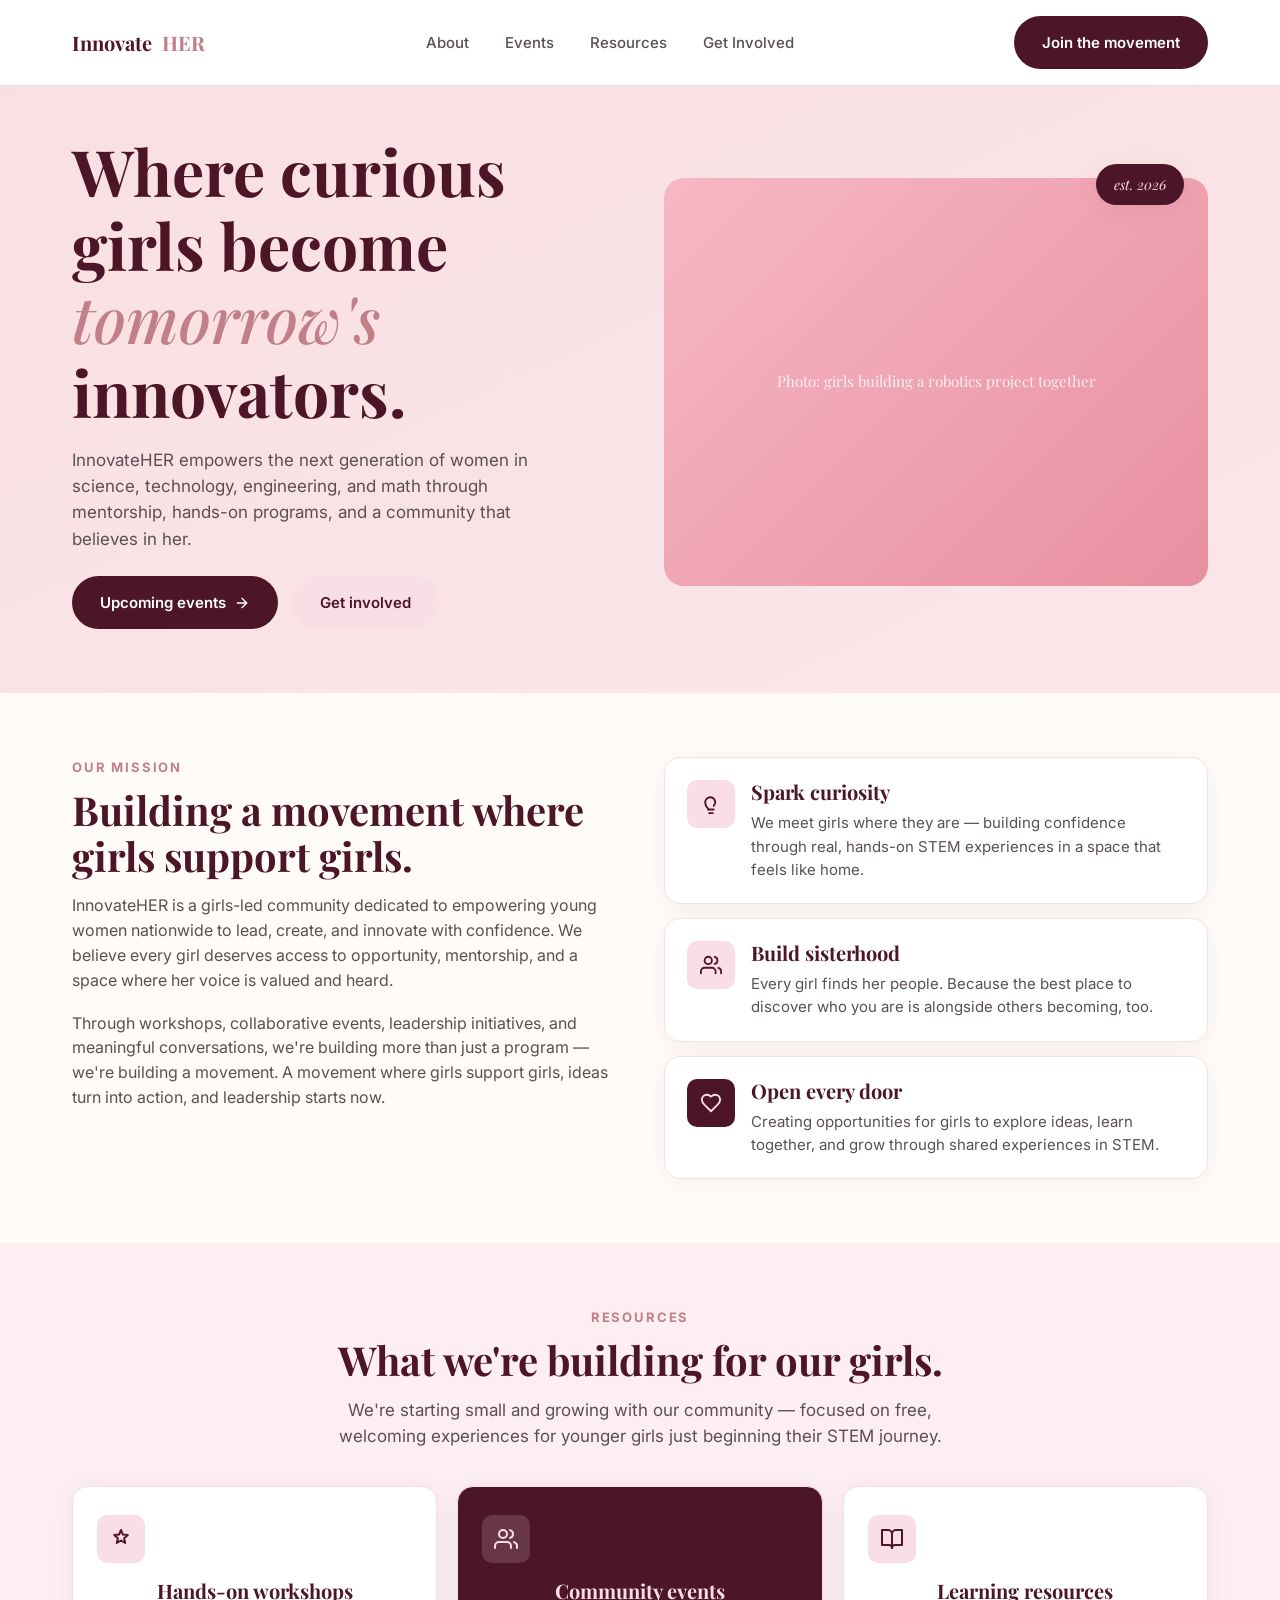
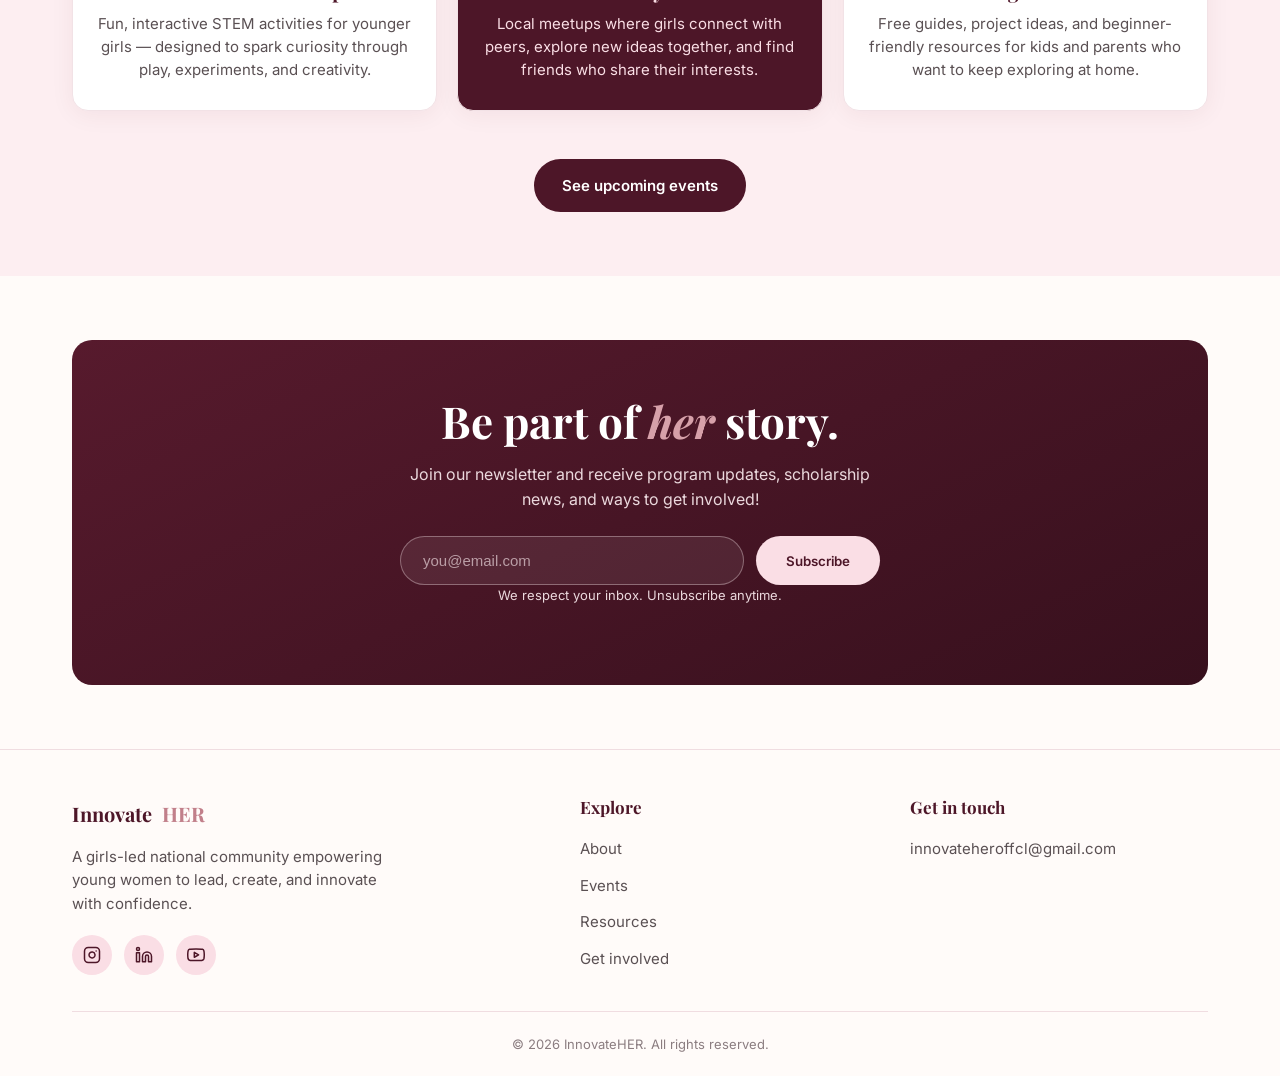
==== index.html @ 67906440 "Update index.html" ====
<!DOCTYPE html>
<html lang="en">
<head>
  <meta charset="UTF-8">
  <meta name="viewport" content="width=device-width, initial-scale=1.0">
  <title>InnovateHER — Where curious girls become tomorrow's innovators</title>
  <meta name="description" content="InnovateHER is a girls-led national community empowering young women to lead, create, and innovate with confidence in STEM.">
  <link rel="icon" type="image/png" href="assets/images/favicon.png">
  <link rel="stylesheet" href="css/style.css">
</head>
<body>

  <!-- ============ HEADER / NAV ============ -->
  <header class="site-header">
    <nav class="nav">
      <a href="index.html" class="nav-logo">
        <span class="logo-mark">
          <img src="assets/images/logo.png" alt="" onerror="this.parentElement.style.display='none'">
        </span>
        Innovate<span class="her">HER</span>
      </a>

      <ul class="nav-links">
        <li><a href="about.html">About</a></li>
        <li><a href="events.html">Events</a></li>
        <li><a href="resources.html">Resources</a></li>
        <li><a href="get-involved.html">Get Involved</a></li>
      </ul>

      <div class="nav-actions">
        <a href="get-involved.html" class="btn btn-primary">Join the movement</a>
        <button class="nav-toggle" aria-label="Toggle menu" aria-expanded="false">
          <span></span><span></span><span></span>
        </button>
      </div>
    </nav>
  </header>

  <main>
    <!-- ============ HERO ============ -->
    <section class="hero">
      <div class="container hero-inner">
        <div class="hero-copy">
          <h1>Where curious girls become <em>tomorrow's</em> innovators.</h1>
          <p>InnovateHER empowers the next generation of women in science, technology, engineering, and math through mentorship, hands-on programs, and a community that believes in her.</p>
          <div class="hero-actions">
            <a href="events.html" class="btn btn-primary">Upcoming events
              <svg width="16" height="16" viewBox="0 0 24 24" fill="none" stroke="currentColor" stroke-width="2" stroke-linecap="round" stroke-linejoin="round"><path d="M5 12h14"/><path d="m12 5 7 7-7 7"/></svg>
            </a>
            <a href="get-involved.html" class="btn btn-secondary">Get involved</a>
          </div>
        </div>
        <div class="hero-media">
          <span class="hero-badge">est. 2026</span>
          <div class="media-frame">
            <img src="assets/images/hero-girls-stem.jpg" alt="Girls collaborating on a robotics project together" onerror="this.parentElement.textContent='Photo: girls building a robotics project together'">
          </div>
        </div>
      </div>
    </section>

    <!-- ============ MISSION ============ -->
    <section class="section">
      <div class="container mission">
        <div class="mission-copy">
          <span class="section-eyebrow">Our Mission</span>
          <h2 class="section-heading">Building a movement where girls support girls.</h2>
          <p>InnovateHER is a girls-led community dedicated to empowering young women nationwide to lead, create, and innovate with confidence. We believe every girl deserves access to opportunity, mentorship, and a space where her voice is valued and heard.</p>
          <p>Through workshops, collaborative events, leadership initiatives, and meaningful conversations, we're building more than just a program — we're building a movement. A movement where girls support girls, ideas turn into action, and leadership starts now.</p>
        </div>

        <div class="mission-cards">
          <div class="mission-card">
            <span class="icon">
              <svg width="22" height="22" viewBox="0 0 24 24" fill="none" stroke="currentColor" stroke-width="2" stroke-linecap="round" stroke-linejoin="round"><path d="M15 14c.2-1 .7-1.7 1.5-2.5A5.5 5.5 0 1 0 6 12c0 1.3.5 2.4 1.5 3.5.7.7 1.3 1.5 1.5 2.5"/><path d="M9 18h6"/><path d="M10 22h4"/></svg>
            </span>
            <div>
              <h3>Spark curiosity</h3>
              <p>We meet girls where they are — building confidence through real, hands-on STEM experiences in a space that feels like home.</p>
            </div>
          </div>

          <div class="mission-card">
            <span class="icon">
              <svg width="22" height="22" viewBox="0 0 24 24" fill="none" stroke="currentColor" stroke-width="2" stroke-linecap="round" stroke-linejoin="round"><path d="M17 21v-2a4 4 0 0 0-4-4H5a4 4 0 0 0-4 4v2"/><circle cx="9" cy="7" r="4"/><path d="M23 21v-2a4 4 0 0 0-3-3.87"/><path d="M16 3.13a4 4 0 0 1 0 7.75"/></svg>
            </span>
            <div>
              <h3>Build sisterhood</h3>
              <p>Every girl finds her people. Because the best place to discover who you are is alongside others becoming, too.</p>
            </div>
          </div>

          <div class="mission-card accent">
            <span class="icon">
              <svg width="22" height="22" viewBox="0 0 24 24" fill="none" stroke="currentColor" stroke-width="2" stroke-linecap="round" stroke-linejoin="round"><path d="M19 14c1.49-1.46 3-3.21 3-5.5A5.5 5.5 0 0 0 16.5 3c-1.76 0-3 .5-4.5 2-1.5-1.5-2.74-2-4.5-2A5.5 5.5 0 0 0 2 8.5c0 2.29 1.51 4.04 3 5.5l7 7Z"/></svg>
            </span>
            <div>
              <h3>Open every door</h3>
              <p>Creating opportunities for girls to explore ideas, learn together, and grow through shared experiences in STEM.</p>
            </div>
          </div>
        </div>
      </div>
    </section>

    <!-- ============ WHAT WE'RE BUILDING ============ -->
    <section class="section bg-blush">
      <div class="container text-center">
        <span class="section-eyebrow">Resources</span>
        <h2 class="section-heading">What we're building for our girls.</h2>
        <p class="section-sub mx-auto">We're starting small and growing with our community — focused on free, welcoming experiences for younger girls just beginning their STEM journey.</p>

        <div class="feature-grid">
          <div class="feature-card">
            <span class="icon">
              <svg width="24" height="24" viewBox="0 0 24 24" fill="none" stroke="currentColor" stroke-width="2" stroke-linecap="round" stroke-linejoin="round"><path d="m12 3-1.9 4.6-4.9.4 3.7 3.2L7.8 16 12 13.5 16.2 16l-1.1-4.8 3.7-3.2-4.9-.4Z"/></svg>
            </span>
            <h3>Hands-on workshops</h3>
            <p>Fun, interactive STEM activities for younger girls — designed to spark curiosity through play, experiments, and creativity.</p>
          </div>

          <div class="feature-card center">
            <span class="icon">
              <svg width="24" height="24" viewBox="0 0 24 24" fill="none" stroke="currentColor" stroke-width="2" stroke-linecap="round" stroke-linejoin="round"><path d="M17 21v-2a4 4 0 0 0-4-4H5a4 4 0 0 0-4 4v2"/><circle cx="9" cy="7" r="4"/><path d="M23 21v-2a4 4 0 0 0-3-3.87"/><path d="M16 3.13a4 4 0 0 1 0 7.75"/></svg>
            </span>
            <h3>Community events</h3>
            <p>Local meetups where girls connect with peers, explore new ideas together, and find friends who share their interests.</p>
          </div>

          <div class="feature-card">
            <span class="icon">
              <svg width="24" height="24" viewBox="0 0 24 24" fill="none" stroke="currentColor" stroke-width="2" stroke-linecap="round" stroke-linejoin="round"><path d="M2 3h6a4 4 0 0 1 4 4v14a3 3 0 0 0-3-3H2z"/><path d="M22 3h-6a4 4 0 0 0-4 4v14a3 3 0 0 1 3-3h7z"/></svg>
            </span>
            <h3>Learning resources</h3>
            <p>Free guides, project ideas, and beginner-friendly resources for kids and parents who want to keep exploring at home.</p>
          </div>
        </div>

        <div style="margin-top: 48px;">
          <a href="events.html" class="btn btn-primary">See upcoming events</a>
        </div>
      </div>
    </section>

    <!-- ============ NEWSLETTER CTA ============ -->
    <section class="section">
      <div class="container">
        <div class="cta-band">
          <h2>Be part of <em>her</em> story.</h2>
          <p>Join our newsletter and receive program updates, scholarship news, and ways to get involved!</p>

          <form class="newsletter-form" data-demo-form action="https://formspree.io/f/mvkpbqrd">
            <label class="sr-only" for="newsletter-email">Email address</label>
            <input type="email" id="newsletter-email" name="email" placeholder="you@email.com" required>
            <button type="submit">Subscribe</button>
          </form>
          <p class="form-success">You're on the list — welcome to InnovateHER!</p>
          <p class="newsletter-note">We respect your inbox. Unsubscribe anytime.</p>
        </div>
      </div>
    </section>
  </main>

  <!-- ============ FOOTER ============ -->
  <footer class="site-footer">
    <div class="container">
      <div class="footer-top">
        <div class="footer-brand">
          <a href="index.html" class="nav-logo">
            <span class="logo-mark">
              <img src="assets/images/logo.png" alt="" onerror="this.parentElement.style.display='none'">
            </span>
            Innovate<span class="her">HER</span>
          </a>
          <p>A girls-led national community empowering young women to lead, create, and innovate with confidence.</p>
          <div class="social-links">
            <a href="#" aria-label="InnovateHER on Instagram">
              <svg width="18" height="18" viewBox="0 0 24 24" fill="none" stroke="currentColor" stroke-width="2" stroke-linecap="round" stroke-linejoin="round"><rect x="2" y="2" width="20" height="20" rx="5"/><path d="M16 11.37A4 4 0 1 1 12.63 8 4 4 0 0 1 16 11.37z"/><line x1="17.5" y1="6.5" x2="17.51" y2="6.5"/></svg>
            </a>
            <a href="#" aria-label="InnovateHER on LinkedIn">
              <svg width="18" height="18" viewBox="0 0 24 24" fill="none" stroke="currentColor" stroke-width="2" stroke-linecap="round" stroke-linejoin="round"><path d="M16 8a6 6 0 0 1 6 6v7h-4v-7a2 2 0 0 0-2-2 2 2 0 0 0-2 2v7h-4v-7a6 6 0 0 1 6-6z"/><rect x="2" y="9" width="4" height="12"/><circle cx="4" cy="4" r="2"/></svg>
            </a>
            <a href="#" aria-label="InnovateHER on YouTube">
              <svg width="18" height="18" viewBox="0 0 24 24" fill="none" stroke="currentColor" stroke-width="2" stroke-linecap="round" stroke-linejoin="round"><path d="M22.54 6.42a2.78 2.78 0 0 0-1.94-2C18.88 4 12 4 12 4s-6.88 0-8.6.46a2.78 2.78 0 0 0-1.94 2A29 29 0 0 0 1 11.75a29 29 0 0 0 .46 5.33A2.78 2.78 0 0 0 3.4 19c1.72.46 8.6.46 8.6.46s6.88 0 8.6-.46a2.78 2.78 0 0 0 1.94-2 29 29 0 0 0 .46-5.25 29 29 0 0 0-.46-5.33z"/><polygon points="9.75 15.02 15.5 11.75 9.75 8.48 9.75 15.02"/></svg>
            </a>
          </div>
        </div>

        <div class="footer-col">
          <h4>Explore</h4>
          <ul>
            <li><a href="about.html">About</a></li>
            <li><a href="events.html">Events</a></li>
            <li><a href="resources.html">Resources</a></li>
            <li><a href="get-involved.html">Get involved</a></li>
          </ul>
        </div>

        <div class="footer-col">
          <h4>Get in touch</h4>
          <ul>
            <li><a href="mailto:innovateheroffcl@gmail.com">innovateheroffcl@gmail.com</a></li>
          </ul>
        </div>
      </div>

      <div class="footer-bottom">
        &copy; 2026 InnovateHER. All rights reserved.
      </div>
    </div>
  </footer>

  <script src="js/main.js"></script>
</body>
</html>
---- css/style.css ----
/* =========================================================
   InnovateHER — Main Stylesheet
   Brand: wine maroon + blush pink, editorial serif + clean sans
   ========================================================= */

/* ---------- Fonts ---------- */
@import url('https://fonts.googleapis.com/css2?family=Playfair+Display:ital,wght@0,500;0,600;0,700;1,500;1,600&family=Inter:wght@400;500;600;700&display=swap');

/* ---------- Design tokens ---------- */
:root {
  /* Brand colors */
  --maroon: #4d1628;
  --maroon-dark: #37101d;
  --maroon-deep: #571a2d;
  --pink-accent: #d6a0a9;
  --pink-accent-dark: #c17f8a;

  /* Backgrounds */
  --blush: #fadee5;
  --blush-soft: #fdeef1;
  --hero-pink-1: #f8dfe2;
  --hero-pink-2: #fbe6e9;
  --page-bg: #fffbf9;
  --white: #ffffff;

  /* Text */
  --text-heading: #4d1628;
  --text-body: #5a5053;
  --text-muted: #8b7d80;
  --text-on-dark: #fdeef1;

  /* Borders */
  --border-soft: #f0dde1;
  --border-card: #f2e2e6;

  /* Type */
  --font-display: 'Playfair Display', Georgia, 'Times New Roman', serif;
  --font-body: 'Inter', -apple-system, BlinkMacSystemFont, 'Segoe UI', sans-serif;

  /* Radii + shadow */
  --radius-sm: 10px;
  --radius-md: 16px;
  --radius-lg: 20px;
  --radius-pill: 999px;
  --shadow-card: 0 4px 24px rgba(77, 22, 40, 0.06);
  --shadow-card-hover: 0 10px 32px rgba(77, 22, 40, 0.12);

  --container-width: 1200px;
}

/* ---------- Reset ---------- */
* {
  box-sizing: border-box;
  margin: 0;
  padding: 0;
}

html {
  scroll-behavior: smooth;
}

body {
  font-family: var(--font-body);
  color: var(--text-body);
  background: var(--page-bg);
  line-height: 1.55;
  -webkit-font-smoothing: antialiased;
}

img {
  max-width: 100%;
  display: block;
}

a {
  color: inherit;
  text-decoration: none;
}

ul {
  list-style: none;
}

button {
  font-family: inherit;
  cursor: pointer;
}

h1, h2, h3, h4 {
  font-family: var(--font-display);
  color: var(--text-heading);
  font-weight: 700;
  line-height: 1.15;
}

.container {
  max-width: var(--container-width);
  margin: 0 auto;
  padding: 0 32px;
}

/* Visible keyboard focus */
a:focus-visible,
button:focus-visible,
input:focus-visible,
select:focus-visible,
textarea:focus-visible {
  outline: 2px solid var(--maroon);
  outline-offset: 3px;
}

@media (prefers-reduced-motion: reduce) {
  * {
    animation-duration: 0.001ms !important;
    animation-iteration-count: 1 !important;
    transition-duration: 0.001ms !important;
    scroll-behavior: auto !important;
  }
}

/* ---------- Buttons ---------- */
.btn {
  display: inline-flex;
  align-items: center;
  justify-content: center;
  gap: 8px;
  padding: 15px 28px;
  border-radius: var(--radius-pill);
  font-weight: 600;
  font-size: 15px;
  border: none;
  transition: transform 0.15s ease, background-color 0.15s ease, box-shadow 0.15s ease;
  white-space: nowrap;
}

.btn-primary {
  background: var(--maroon);
  color: var(--white);
}

.btn-primary:hover {
  background: var(--maroon-dark);
  transform: translateY(-1px);
}

.btn-secondary {
  background: var(--blush);
  color: var(--maroon);
}

.btn-secondary:hover {
  background: var(--pink-accent);
  color: var(--white);
  transform: translateY(-1px);
}

.btn-outline {
  background: transparent;
  color: var(--maroon);
  border: 1.5px solid var(--maroon);
}

.btn-outline:hover {
  background: var(--maroon);
  color: var(--white);
}

.btn-block {
  width: 100%;
}

/* ---------- Navigation ---------- */
.site-header {
  position: sticky;
  top: 0;
  z-index: 100;
  background: rgba(255, 255, 255, 0.92);
  backdrop-filter: blur(10px);
  border-bottom: 1px solid var(--border-soft);
}

.nav {
  display: flex;
  align-items: center;
  justify-content: space-between;
  padding: 16px 32px;
  max-width: var(--container-width);
  margin: 0 auto;
}

.nav-logo {
  display: flex;
  align-items: center;
  gap: 10px;
  font-family: var(--font-display);
  font-weight: 700;
  font-size: 20px;
  color: var(--maroon);
}

.nav-logo .logo-mark {
  width: 40px;
  height: 40px;
  border-radius: 10px;
  background: var(--blush);
  display: flex;
  align-items: center;
  justify-content: center;
  overflow: hidden;
}

.nav-logo .logo-mark img {
  width: 100%;
  height: 100%;
  object-fit: cover;
}

.nav-logo .her {
  color: var(--pink-accent-dark);
}

.nav-links {
  display: flex;
  align-items: center;
  gap: 36px;
  list-style: none;
}

.nav-links a {
  font-size: 15px;
  font-weight: 500;
  color: var(--text-body);
  transition: color 0.15s ease;
  position: relative;
}

.nav-links a:hover,
.nav-links a[aria-current="page"] {
  color: var(--maroon);
}

.nav-links a[aria-current="page"]::after {
  content: '';
  position: absolute;
  left: 0;
  right: 0;
  bottom: -6px;
  height: 2px;
  background: var(--pink-accent);
  border-radius: 2px;
}

.nav-actions {
  display: flex;
  align-items: center;
  gap: 16px;
}

.nav-toggle {
  display: none;
  background: none;
  border: none;
  width: 32px;
  height: 32px;
  flex-direction: column;
  justify-content: center;
  align-items: center;
  gap: 5px;
}

.nav-toggle span {
  display: block;
  width: 22px;
  height: 2px;
  background: var(--maroon);
  border-radius: 2px;
  transition: transform 0.2s ease, opacity 0.2s ease;
}

.nav-toggle.open span:nth-child(1) { transform: translateY(7px) rotate(45deg); }
.nav-toggle.open span:nth-child(2) { opacity: 0; }
.nav-toggle.open span:nth-child(3) { transform: translateY(-7px) rotate(-45deg); }

/* ---------- Page hero (interior pages) ---------- */
.page-hero {
  background: linear-gradient(155deg, var(--hero-pink-1), var(--hero-pink-2));
  padding: 48px 0 40px;
}

.page-hero .eyebrow {
  color: var(--pink-accent-dark);
  font-weight: 700;
  font-size: 13px;
  letter-spacing: 0.14em;
  text-transform: uppercase;
  margin-bottom: 10px;
  display: block;
}

.page-hero h1 {
  font-size: clamp(36px, 5vw, 56px);
  max-width: 800px;
  margin-bottom: 14px;
}

.page-hero h1 em {
  color: var(--pink-accent-dark);
  font-style: italic;
}

.page-hero p {
  font-size: 17px;
  max-width: 620px;
  color: var(--text-body);
  margin-bottom: 18px;
}

.breadcrumbs {
  font-size: 14px;
  color: var(--text-muted);
  display: flex;
  align-items: center;
  gap: 8px;
}

.breadcrumbs a {
  color: var(--text-muted);
  transition: color 0.15s ease;
}

.breadcrumbs a:hover {
  color: var(--maroon);
}

.breadcrumbs .current {
  color: var(--maroon);
  font-weight: 600;
}

/* ---------- Hero (home) ---------- */
.hero {
  background: linear-gradient(155deg, var(--hero-pink-1), var(--hero-pink-2));
  padding: 48px 0 64px;
  overflow: hidden;
}

.hero-inner {
  display: grid;
  grid-template-columns: 1fr 1fr;
  gap: 48px;
  align-items: center;
}

.hero h1 {
  font-size: clamp(40px, 5.4vw, 64px);
  margin-bottom: 18px;
}

.hero h1 em {
  color: var(--pink-accent-dark);
  font-style: italic;
  font-weight: 500;
}

.hero p {
  font-size: 17px;
  color: var(--text-body);
  max-width: 480px;
  margin-bottom: 24px;
}

.hero-actions {
  display: flex;
  gap: 14px;
  flex-wrap: wrap;
}

.hero-media {
  position: relative;
}

.hero-media .media-frame {
  border-radius: var(--radius-lg);
  overflow: hidden;
  aspect-ratio: 4 / 3;
  background: linear-gradient(135deg, #f6b8c4, #e88fa0);
  display: flex;
  align-items: center;
  justify-content: center;
  color: rgba(255,255,255,0.85);
  font-family: var(--font-display);
  font-size: 15px;
  text-align: center;
  padding: 24px;
}

.hero-media img {
  width: 100%;
  height: 100%;
  object-fit: cover;
}

.hero-badge {
  position: absolute;
  top: -14px;
  right: 24px;
  background: var(--maroon);
  color: var(--blush);
  font-family: var(--font-display);
  font-style: italic;
  font-size: 14px;
  padding: 10px 18px;
  border-radius: var(--radius-pill);
  box-shadow: var(--shadow-card);
}

/* ---------- Section spacing ---------- */
.section {
  padding: 64px 0;
}

.section-tight {
  padding: 40px 0;
}

.section-eyebrow {
  color: var(--pink-accent-dark);
  font-weight: 700;
  font-size: 13px;
  letter-spacing: 0.14em;
  text-transform: uppercase;
  margin-bottom: 10px;
  display: block;
}

.section-heading {
  font-size: clamp(30px, 3.6vw, 40px);
  margin-bottom: 14px;
}

.section-sub {
  font-size: 17px;
  color: var(--text-body);
  max-width: 640px;
}

.text-center {
  text-align: center;
}

.sr-only {
  position: absolute;
  width: 1px;
  height: 1px;
  padding: 0;
  margin: -1px;
  overflow: hidden;
  clip: rect(0, 0, 0, 0);
  white-space: nowrap;
  border: 0;
}

.mx-auto {
  margin-left: auto;
  margin-right: auto;
}

/* ---------- Mission section (home) ---------- */
.mission {
  display: grid;
  grid-template-columns: 1fr 1fr;
  gap: 48px;
  align-items: start;
}

.mission-copy p {
  margin-bottom: 18px;
  font-size: 16px;
}

.mission-cards {
  display: flex;
  flex-direction: column;
  gap: 14px;
}

.mission-card {
  background: var(--white);
  border: 1px solid var(--border-card);
  border-radius: var(--radius-md);
  padding: 22px;
  display: flex;
  gap: 16px;
  align-items: flex-start;
  box-shadow: var(--shadow-card);
  transition: box-shadow 0.2s ease;
}

.mission-card:hover {
  box-shadow: var(--shadow-card-hover);
}

.mission-card .icon {
  width: 48px;
  height: 48px;
  border-radius: var(--radius-sm);
  background: var(--blush);
  color: var(--maroon);
  display: flex;
  align-items: center;
  justify-content: center;
  flex-shrink: 0;
}

.mission-card.accent .icon {
  background: var(--maroon);
  color: var(--blush);
}

.mission-card h3 {
  font-size: 20px;
  margin-bottom: 8px;
}

.mission-card p {
  font-size: 15px;
  color: var(--text-body);
}

/* ---------- Feature / building cards (3-up) ---------- */
.feature-grid {
  display: grid;
  grid-template-columns: repeat(3, 1fr);
  gap: 20px;
  margin-top: 36px;
}

.feature-card {
  background: var(--white);
  border: 1px solid var(--border-card);
  border-radius: var(--radius-md);
  padding: 28px 24px;
  box-shadow: var(--shadow-card);
  transition: box-shadow 0.2s ease;
}

.feature-card:hover {
  box-shadow: var(--shadow-card-hover);
}

.feature-card.center {
  background: var(--maroon);
  color: var(--blush);
}

.feature-card.center h3,
.feature-card.center p {
  color: var(--blush);
}

.feature-card .icon {
  width: 48px;
  height: 48px;
  border-radius: var(--radius-sm);
  background: var(--blush);
  color: var(--maroon);
  display: flex;
  align-items: center;
  justify-content: center;
  margin-bottom: 16px;
}

.feature-card.center .icon {
  background: rgba(253, 238, 241, 0.15);
  color: var(--blush);
}

.feature-card h3 {
  font-size: 20px;
  margin-bottom: 10px;
}

.feature-card p {
  font-size: 15px;
}

/* ---------- Newsletter / CTA band ---------- */
.cta-band {
  background: linear-gradient(155deg, var(--maroon-deep), var(--maroon-dark));
  border-radius: var(--radius-lg);
  padding: 56px 40px;
  text-align: center;
  color: var(--blush-soft);
}

.cta-band h2 {
  color: var(--white);
  font-size: clamp(30px, 4vw, 44px);
  margin-bottom: 16px;
}

.cta-band h2 em {
  color: var(--pink-accent);
  font-style: italic;
}

.cta-band p {
  max-width: 480px;
  margin: 0 auto 24px;
  color: var(--blush-soft);
  opacity: 0.9;
}

.newsletter-form {
  display: flex;
  gap: 12px;
  max-width: 480px;
  margin: 0 auto;
  flex-wrap: wrap;
  justify-content: center;
}

.newsletter-form input[type="email"] {
  flex: 1;
  min-width: 220px;
  padding: 15px 22px;
  border-radius: var(--radius-pill);
  border: 1px solid rgba(253, 238, 241, 0.35);
  background: rgba(253, 238, 241, 0.08);
  color: var(--white);
  font-size: 15px;
}

.newsletter-form input[type="email"]::placeholder {
  color: rgba(253, 238, 241, 0.6);
}

.newsletter-form button {
  padding: 15px 30px;
  border-radius: var(--radius-pill);
  border: none;
  background: var(--blush);
  color: var(--maroon);
  font-weight: 600;
  transition: background 0.15s ease, transform 0.15s ease;
}

.newsletter-form button:hover {
  background: var(--white);
  transform: translateY(-1px);
}

.newsletter-note {
  font-size: 13px;
  margin-top: 14px;
  opacity: 0.7;
}

.form-success {
  display: none;
  color: var(--blush);
  font-weight: 600;
  margin-top: 16px;
}

.form-success.show {
  display: block;
}

/* ---------- Footer ---------- */
.site-footer {
  border-top: 1px solid var(--border-soft);
  padding: 48px 0 0;
}

.footer-top {
  display: grid;
  grid-template-columns: 1.6fr 1fr 1fr;
  gap: 32px;
  padding-bottom: 36px;
}

.footer-brand .nav-logo {
  margin-bottom: 16px;
}

.footer-brand p {
  max-width: 320px;
  font-size: 15px;
  margin-bottom: 20px;
}

.social-links {
  display: flex;
  gap: 12px;
}

.social-links a {
  width: 40px;
  height: 40px;
  border-radius: 50%;
  background: var(--blush);
  color: var(--maroon);
  display: flex;
  align-items: center;
  justify-content: center;
  transition: background 0.15s ease, color 0.15s ease;
}

.social-links a:hover {
  background: var(--maroon);
  color: var(--blush);
}

.footer-col h4 {
  font-family: var(--font-display);
  font-size: 17px;
  margin-bottom: 18px;
}

.footer-col ul {
  display: flex;
  flex-direction: column;
  gap: 12px;
}

.footer-col a {
  font-size: 15px;
  color: var(--text-body);
  transition: color 0.15s ease;
}

.footer-col a:hover {
  color: var(--maroon);
}

.footer-bottom {
  border-top: 1px solid var(--border-soft);
  padding: 22px 0;
  font-size: 13px;
  color: var(--text-muted);
  text-align: center;
}

/* ---------- About: story block ---------- */
.story-block {
  display: grid;
  grid-template-columns: 0.9fr 1.1fr;
  gap: 40px;
  align-items: center;
}

.story-media {
  border-radius: var(--radius-lg);
  overflow: hidden;
  background: var(--blush);
  display: flex;
  align-items: center;
  justify-content: center;
  aspect-ratio: 1 / 1;
}

.story-media .wordmark {
  font-family: var(--font-display);
  font-size: clamp(28px, 3.4vw, 40px);
  text-align: center;
  color: var(--maroon);
}

.story-media .wordmark .her {
  color: var(--pink-accent);
  font-weight: 700;
  -webkit-text-stroke: 0;
}

.story-media .wordmark .tagline {
  display: block;
  font-family: var(--font-body);
  font-size: 13px;
  letter-spacing: 0.3em;
  margin-top: 10px;
  color: var(--maroon);
}

.story-copy p {
  margin-bottom: 18px;
  font-size: 16px;
}

/* ---------- Leadership grid ---------- */
.leadership-grid {
  display: grid;
  grid-template-columns: repeat(3, 1fr);
  gap: 20px;
  margin-top: 36px;
}

.leader-card {
  background: var(--white);
  border: 1px solid var(--border-card);
  border-radius: var(--radius-md);
  padding: 16px;
  text-align: center;
  box-shadow: var(--shadow-card);
  transition: box-shadow 0.2s ease, transform 0.2s ease;
}

.leader-card.clickable {
  cursor: pointer;
}

.leader-card:hover {
  box-shadow: var(--shadow-card-hover);
}

.leader-photo {
  aspect-ratio: 1 / 1;
  border-radius: var(--radius-sm);
  background: var(--blush);
  color: var(--maroon);
  display: flex;
  align-items: center;
  justify-content: center;
  font-weight: 600;
  font-size: 15px;
  margin-bottom: 14px;
  overflow: hidden;
}

.leader-photo img {
  width: 100%;
  height: 100%;
  object-fit: cover;
}

.leader-photo.open-position {
  background: var(--blush);
}

.leader-card h3 {
  font-size: 19px;
  margin-bottom: 4px;
}

.leader-card .role {
  font-size: 14px;
  color: var(--text-muted);
  margin-bottom: 6px;
}

.leader-card .cta-hint {
  font-size: 13px;
  color: var(--pink-accent-dark);
  font-weight: 600;
}

/* ---------- Modal ---------- */
.modal-overlay {
  position: fixed;
  inset: 0;
  background: rgba(30, 10, 18, 0.55);
  display: none;
  align-items: center;
  justify-content: center;
  padding: 24px;
  z-index: 1000;
}

.modal-overlay.open {
  display: flex;
}

.modal-box {
  background: var(--white);
  border-radius: var(--radius-md);
  max-width: 480px;
  width: 100%;
  padding: 40px;
  position: relative;
  max-height: 85vh;
  overflow-y: auto;
}

.modal-close {
  position: absolute;
  top: 20px;
  right: 20px;
  width: 36px;
  height: 36px;
  border-radius: 50%;
  border: 1.5px solid var(--border-card);
  background: var(--white);
  color: var(--maroon);
  display: flex;
  align-items: center;
  justify-content: center;
  font-size: 18px;
  transition: background 0.15s ease, color 0.15s ease;
}

.modal-close:hover {
  background: var(--maroon);
  color: var(--white);
  border-color: var(--maroon);
}

.modal-box h3 {
  font-size: 24px;
  margin-bottom: 6px;
  padding-right: 30px;
}

.modal-box .role {
  color: var(--text-muted);
  font-size: 15px;
  margin-bottom: 20px;
}

.modal-box p {
  font-size: 15px;
  margin-bottom: 16px;
}

.modal-box ul {
  margin-bottom: 24px;
}

.modal-box ul li {
  position: relative;
  padding-left: 20px;
  font-size: 15px;
  margin-bottom: 10px;
  color: var(--text-body);
}

.modal-box ul li::before {
  content: '';
  position: absolute;
  left: 0;
  top: 8px;
  width: 6px;
  height: 6px;
  border-radius: 50%;
  background: var(--pink-accent-dark);
}

/* ---------- Want to know more (band) ---------- */
.know-more {
  text-align: center;
}

.know-more h2 {
  font-size: clamp(26px, 3vw, 32px);
  margin-bottom: 18px;
}

.know-more .actions {
  display: flex;
  gap: 14px;
  justify-content: center;
  flex-wrap: wrap;
}

/* ---------- Events listing ---------- */

/* Hide the radio inputs that drive filtering — labels below are the visible control */
input.tab-radio {
  position: absolute;
  width: 1px;
  height: 1px;
  padding: 0;
  margin: -1px;
  overflow: hidden;
  clip: rect(0, 0, 0, 0);
  white-space: nowrap;
  border: 0;
}

.filter-tabs {
  display: flex;
  gap: 10px;
  flex-wrap: wrap;
  margin-bottom: 40px;
}

.filter-tab {
  display: inline-flex;
  padding: 12px 22px;
  border-radius: var(--radius-pill);
  border: 1.5px solid var(--border-card);
  background: var(--white);
  color: var(--text-body);
  font-weight: 600;
  font-size: 14px;
  cursor: pointer;
  transition: all 0.15s ease;
}

.filter-tab:hover {
  border-color: var(--maroon);
}

/* Active filter label styling, driven by which radio is checked */
#filter-all:checked ~ .filter-tabs label[for="filter-all"],
#filter-workshop:checked ~ .filter-tabs label[for="filter-workshop"],
#filter-info-session:checked ~ .filter-tabs label[for="filter-info-session"],
#filter-conference:checked ~ .filter-tabs label[for="filter-conference"],
#filter-showcase:checked ~ .filter-tabs label[for="filter-showcase"] {
  background: var(--maroon);
  border-color: var(--maroon);
  color: var(--white);
}

.events-grid {
  display: grid;
  grid-template-columns: repeat(auto-fill, minmax(320px, 1fr));
  gap: 20px;
}

/* Card visibility driven by which filter radio is checked.
   "All" shows every card; each other filter shows only matching data-event-category cards. */
.event-card-link {
  display: none;
}

#filter-all:checked ~ .events-grid .event-card-link {
  display: block;
}

#filter-workshop:checked ~ .events-grid .event-card-link[data-event-category="workshop"],
#filter-info-session:checked ~ .events-grid .event-card-link[data-event-category="info-session"],
#filter-conference:checked ~ .events-grid .event-card-link[data-event-category="conference"],
#filter-showcase:checked ~ .events-grid .event-card-link[data-event-category="showcase"] {
  display: block;
}

/* Events empty state — shown for any filter with zero matching cards right now.
   When you add a card for a category below, delete that filter's line here. */
.empty-state {
  display: none;
  text-align: center;
  color: var(--text-muted);
  font-size: 16px;
  padding: 40px 20px;
}

#filter-info-session:checked ~ .empty-state,
#filter-conference:checked ~ .empty-state,
#filter-showcase:checked ~ .empty-state {
  display: block;
}

.event-card {
  background: var(--white);
  border: 1px solid var(--border-card);
  border-radius: var(--radius-md);
  padding: 24px;
  box-shadow: var(--shadow-card);
  transition: box-shadow 0.2s ease;
}

.event-card:hover {
  box-shadow: var(--shadow-card-hover);
}

.event-card .top-row {
  display: flex;
  justify-content: space-between;
  align-items: center;
  margin-bottom: 18px;
}

.tag {
  display: inline-block;
  background: var(--blush);
  color: var(--maroon);
  font-size: 13px;
  font-weight: 600;
  padding: 6px 14px;
  border-radius: var(--radius-pill);
}

.event-card .location {
  font-size: 14px;
  color: var(--text-muted);
}

.event-card h3 {
  font-size: 24px;
  color: var(--pink-accent-dark);
  margin-bottom: 12px;
}

.event-card > p {
  font-size: 15px;
  margin-bottom: 20px;
}

.event-meta {
  border-top: 1px solid var(--border-soft);
  padding-top: 18px;
  display: flex;
  flex-direction: column;
  gap: 10px;
}

.event-meta .meta-row {
  display: flex;
  align-items: center;
  gap: 10px;
  font-size: 14px;
  color: var(--text-body);
}

.event-meta .meta-row svg {
  color: var(--pink-accent-dark);
  flex-shrink: 0;
}

/* ---------- Event detail page ---------- */
.event-detail {
  display: grid;
  grid-template-columns: 1.5fr 1fr;
  gap: 56px;
  align-items: start;
}

.back-link {
  display: inline-flex;
  align-items: center;
  gap: 8px;
  font-size: 14px;
  font-weight: 600;
  color: var(--text-body);
  margin-bottom: 28px;
  transition: color 0.15s ease;
}

.back-link:hover {
  color: var(--maroon);
}

.event-detail h1 {
  font-size: clamp(28px, 3.4vw, 36px);
  margin-bottom: 20px;
}

.event-detail-copy p {
  font-size: 16px;
  margin-bottom: 32px;
}

.info-box {
  background: var(--blush-soft);
  border: 1px solid var(--border-card);
  border-radius: var(--radius-md);
  padding: 28px;
}

.info-box h3 {
  font-size: 19px;
  margin-bottom: 16px;
}

.info-box ul li {
  position: relative;
  padding-left: 20px;
  font-size: 15px;
  margin-bottom: 12px;
}

.info-box ul li::before {
  content: '';
  position: absolute;
  left: 0;
  top: 8px;
  width: 6px;
  height: 6px;
  border-radius: 50%;
  background: var(--pink-accent-dark);
}

.event-sidebar {
  background: var(--blush);
  border-radius: var(--radius-lg);
  padding: 32px;
}

.sidebar-row {
  display: flex;
  gap: 14px;
  padding-bottom: 22px;
  margin-bottom: 22px;
  border-bottom: 1px solid rgba(77, 22, 40, 0.1);
}

.sidebar-row:last-of-type {
  border-bottom: none;
}

.sidebar-row .icon {
  width: 40px;
  height: 40px;
  border-radius: 10px;
  background: var(--white);
  color: var(--maroon);
  display: flex;
  align-items: center;
  justify-content: center;
  flex-shrink: 0;
}

.sidebar-row .label {
  font-size: 12px;
  font-weight: 700;
  letter-spacing: 0.1em;
  text-transform: uppercase;
  color: var(--pink-accent-dark);
  margin-bottom: 4px;
}

.sidebar-row .value {
  font-size: 15px;
  font-weight: 600;
  color: var(--maroon);
}

.sidebar-row .value span {
  display: block;
  font-weight: 400;
  color: var(--text-body);
  font-size: 14px;
  margin-top: 2px;
}

.event-sidebar .btn {
  margin-top: 6px;
}

.sidebar-note {
  text-align: center;
  font-size: 13px;
  color: var(--text-muted);
  margin-top: 12px;
}

/* ---------- Get Involved: tabs + forms ---------- */
.involve-layout {
  display: grid;
  grid-template-columns: 380px 1fr;
  gap: 40px;
  align-items: start;
}

.involve-media {
  border-radius: var(--radius-lg);
  overflow: hidden;
  aspect-ratio: 4 / 5;
  background: linear-gradient(135deg, #f6b8c4, #e88fa0);
}

.involve-media img {
  width: 100%;
  height: 100%;
  object-fit: cover;
}

.involve-tabs {
  display: flex;
  flex-direction: column;
  gap: 14px;
  margin-top: 20px;
}

.involve-tab {
  display: flex;
  align-items: center;
  gap: 16px;
  background: var(--white);
  border: 1.5px solid var(--border-card);
  border-radius: var(--radius-md);
  padding: 20px;
  text-align: left;
  cursor: pointer;
  transition: all 0.15s ease;
}

.involve-tab .icon {
  width: 44px;
  height: 44px;
  border-radius: var(--radius-sm);
  background: var(--blush);
  color: var(--maroon);
  display: flex;
  align-items: center;
  justify-content: center;
  flex-shrink: 0;
}

.involve-tab strong {
  display: block;
  color: var(--text-heading);
  font-size: 16px;
  margin-bottom: 2px;
}

.involve-tab span {
  font-size: 13px;
  color: var(--text-muted);
}

/* Active tab + panel styling, driven by which radio is checked */
#tab-questions:checked ~ .involve-left .involve-tabs label[for="tab-questions"],
#tab-chapter:checked ~ .involve-left .involve-tabs label[for="tab-chapter"] {
  border-color: var(--maroon);
  background: var(--blush-soft);
}

#tab-questions:checked ~ .involve-left .involve-tabs label[for="tab-questions"] .icon,
#tab-chapter:checked ~ .involve-left .involve-tabs label[for="tab-chapter"] .icon {
  background: var(--maroon);
  color: var(--blush);
}

.involve-panel {
  background: var(--white);
  border: 1px solid var(--border-card);
  border-radius: var(--radius-md);
  padding: 28px;
  box-shadow: var(--shadow-card);
  display: none;
}

#tab-questions:checked ~ .involve-right #panel-questions,
#tab-chapter:checked ~ .involve-right #panel-chapter {
  display: block;
}

.involve-panel h2 {
  font-size: 24px;
  margin-bottom: 8px;
}

.involve-panel > p {
  margin-bottom: 20px;
  font-size: 15px;
}

/* ---------- Form elements ---------- */
.form-grid {
  display: flex;
  flex-direction: column;
  gap: 16px;
}

.form-row-2 {
  display: grid;
  grid-template-columns: 1fr 1fr;
  gap: 20px;
}

.field label {
  display: block;
  font-size: 14px;
  font-weight: 600;
  color: var(--text-heading);
  margin-bottom: 8px;
}

.field .required {
  color: var(--pink-accent-dark);
}

.field input,
.field select,
.field textarea {
  width: 100%;
  padding: 13px 16px;
  border: 1.5px solid var(--border-card);
  border-radius: var(--radius-sm);
  font-family: inherit;
  font-size: 15px;
  color: var(--text-heading);
  background: var(--white);
  transition: border-color 0.15s ease;
}

.field input::placeholder,
.field textarea::placeholder {
  color: var(--text-muted);
}

.field input:focus,
.field select:focus,
.field textarea:focus {
  border-color: var(--maroon);
}

.field textarea {
  min-height: 120px;
  resize: vertical;
}

.field select {
  appearance: none;
  background-image: url("data:image/svg+xml,%3Csvg xmlns='http://www.w3.org/2000/svg' width='14' height='9' viewBox='0 0 14 9'%3E%3Cpath d='M1 1L7 7L13 1' stroke='%234d1628' stroke-width='1.6' fill='none' stroke-linecap='round'/%3E%3C/svg%3E");
  background-repeat: no-repeat;
  background-position: right 16px center;
}

/* ---------- Resources page ---------- */
.resource-tabs {
  display: flex;
  background: var(--blush);
  border-radius: var(--radius-pill);
  padding: 6px;
  max-width: 620px;
  margin: 0 auto 36px;
}

.resource-tab {
  flex: 1;
  text-align: center;
  padding: 14px 24px;
  border-radius: var(--radius-pill);
  border: none;
  background: transparent;
  color: var(--maroon);
  font-weight: 600;
  font-size: 15px;
  cursor: pointer;
  transition: all 0.15s ease;
}

/* Active tab + panel styling, driven by which radio is checked */
#tab-elementary:checked ~ .resource-tabs label[for="tab-elementary"],
#tab-intermediate:checked ~ .resource-tabs label[for="tab-intermediate"],
#tab-highschool:checked ~ .resource-tabs label[for="tab-highschool"] {
  background: var(--maroon);
  color: var(--white);
}

.resource-panel {
  display: none;
}

#tab-elementary:checked ~ #panel-elementary,
#tab-intermediate:checked ~ #panel-intermediate,
#tab-highschool:checked ~ #panel-highschool {
  display: block;
}

.age-badge {
  display: block;
  width: fit-content;
  margin: 0 auto 20px;
  background: var(--blush);
  color: var(--maroon);
  font-size: 13px;
  font-weight: 700;
  padding: 8px 18px;
  border-radius: var(--radius-pill);
  letter-spacing: 0.04em;
}

.resource-panel-header {
  text-align: center;
  margin-bottom: 36px;
}

.resource-panel-header h2 {
  font-size: clamp(28px, 3.4vw, 36px);
  margin-bottom: 14px;
}

.resource-panel-header p {
  max-width: 560px;
  margin: 0 auto;
  font-size: 16px;
}

.resource-grid {
  display: grid;
  grid-template-columns: repeat(3, 1fr);
  gap: 20px;
}

.resource-card {
  background: var(--white);
  border: 1px solid var(--border-card);
  border-radius: var(--radius-md);
  padding: 22px;
  box-shadow: var(--shadow-card);
  transition: box-shadow 0.2s ease;
}

.resource-card:hover {
  box-shadow: var(--shadow-card-hover);
}

.resource-card .top-row {
  display: flex;
  justify-content: space-between;
  align-items: flex-start;
  margin-bottom: 14px;
}

.resource-card .top-row svg {
  color: var(--text-muted);
}

.resource-card h3 {
  font-size: 19px;
  margin-bottom: 10px;
}

.resource-card p {
  font-size: 14px;
  margin-bottom: 22px;
  min-height: 60px;
}

.resource-card .btn {
  width: 100%;
}

.suggest-band {
  text-align: center;
  margin-top: 24px;
}

.suggest-band h2 {
  font-size: clamp(24px, 3vw, 30px);
  margin-bottom: 12px;
}

.suggest-band p {
  max-width: 480px;
  margin: 0 auto 28px;
}

/* ---------- Utility bg sections ---------- */
.bg-blush {
  background: var(--blush-soft);
}

/* ---------- Responsive ---------- */
@media (max-width: 960px) {
  .hero-inner,
  .mission,
  .story-block,
  .event-detail,
  .involve-layout {
    grid-template-columns: 1fr;
  }

  .hero-media,
  .story-media,
  .involve-media {
    order: -1;
  }

  .feature-grid,
  .leadership-grid,
  .resource-grid {
    grid-template-columns: repeat(2, 1fr);
  }

  .footer-top {
    grid-template-columns: 1fr 1fr;
    gap: 32px;
  }

  .footer-brand {
    grid-column: 1 / -1;
  }
}

@media (max-width: 720px) {
  .nav-links {
    display: none;
  }

  .nav-toggle {
    display: flex;
  }

  .site-header.menu-open .nav-links {
    display: flex;
    flex-direction: column;
    position: absolute;
    top: 100%;
    left: 0;
    right: 0;
    background: var(--white);
    padding: 24px 32px;
    gap: 20px;
    border-bottom: 1px solid var(--border-soft);
  }

  .nav-actions .btn {
    padding: 12px 18px;
    font-size: 14px;
  }

  .nav {
    padding: 14px 20px;
    gap: 10px;
  }

  .nav-logo {
    font-size: 17px;
  }

  .nav-logo .logo-mark {
    width: 32px;
    height: 32px;
  }

  .nav-actions {
    gap: 10px;
  }

  .container {
    padding: 0 20px;
  }

  .section {
    padding: 56px 0;
  }

  .feature-grid,
  .leadership-grid,
  .resource-grid {
    grid-template-columns: 1fr;
  }

  .form-row-2 {
    grid-template-columns: 1fr;
  }

  .resource-tabs {
    flex-direction: column;
    gap: 6px;
  }

  .resource-tab {
    padding: 12px 16px;
  }

  .cta-band {
    padding: 48px 24px;
  }

  .know-more .actions,
  .filter-tabs {
    justify-content: flex-start;
  }
}
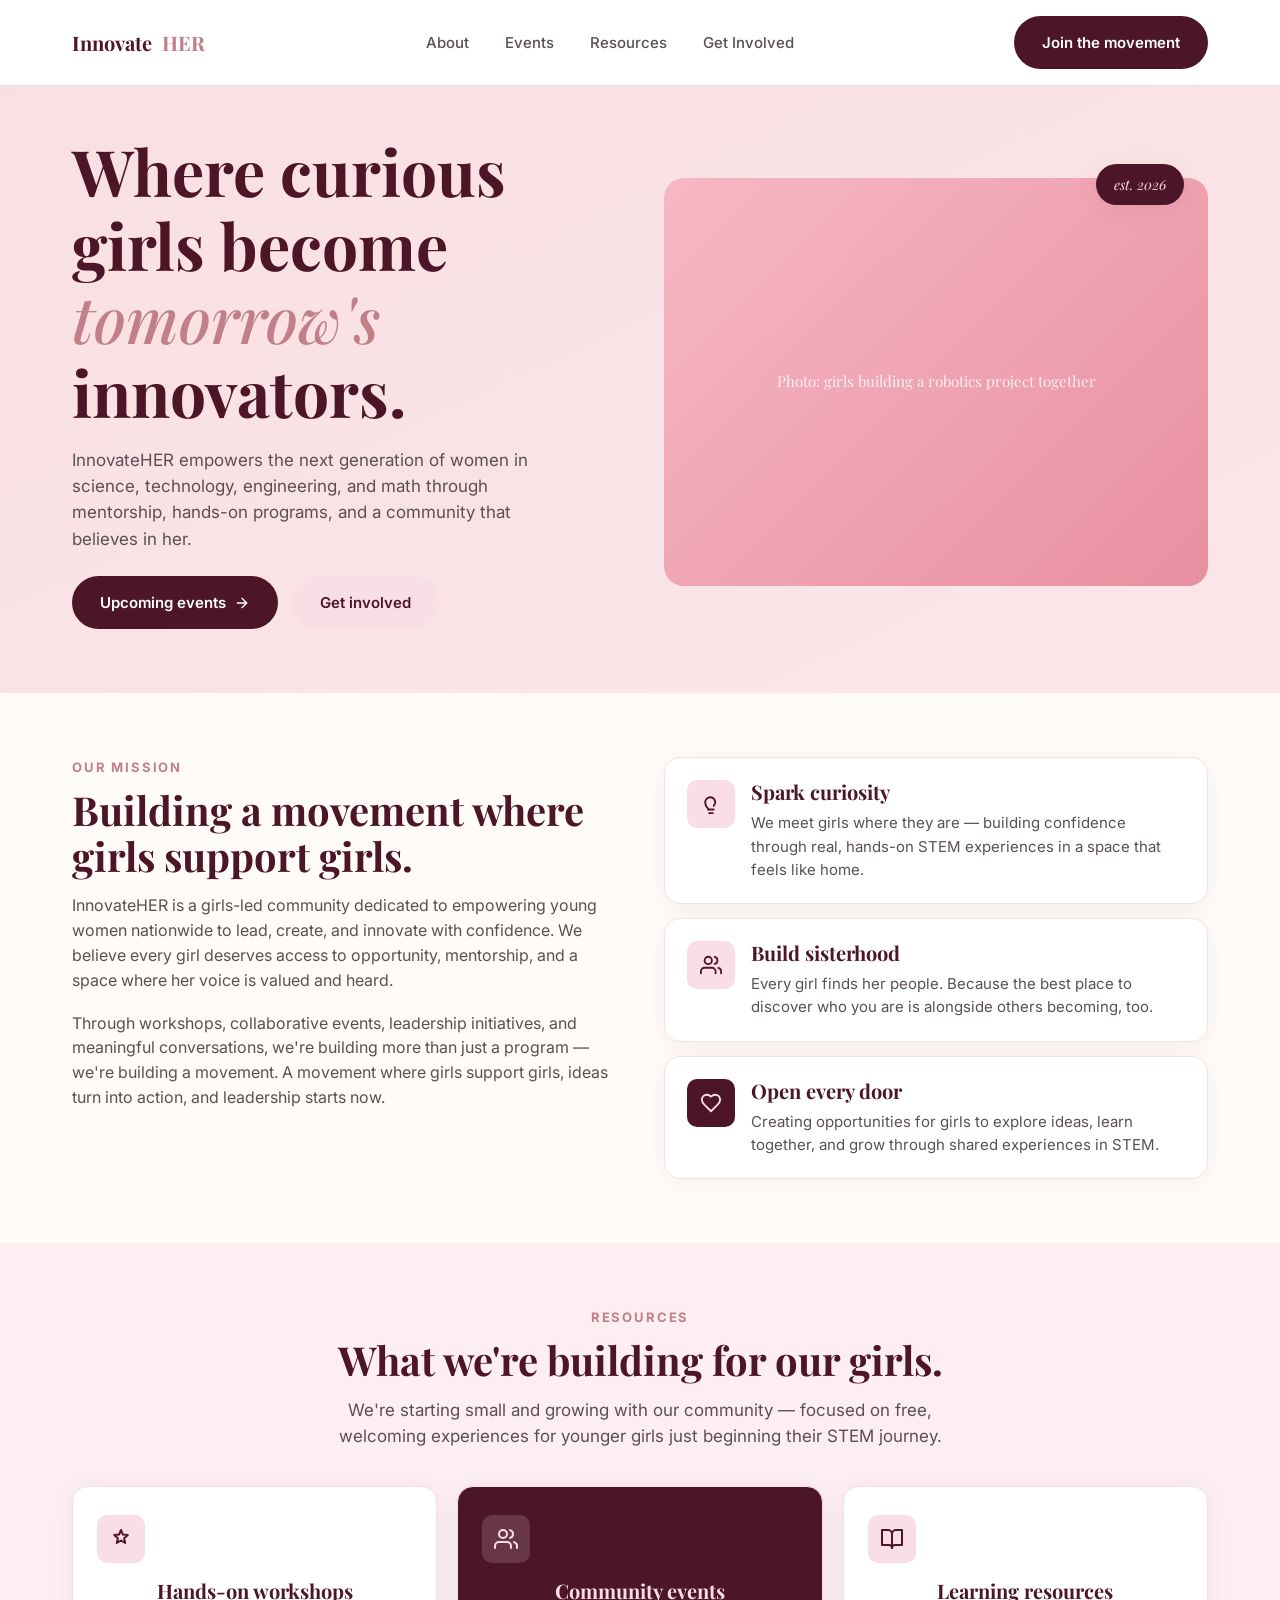
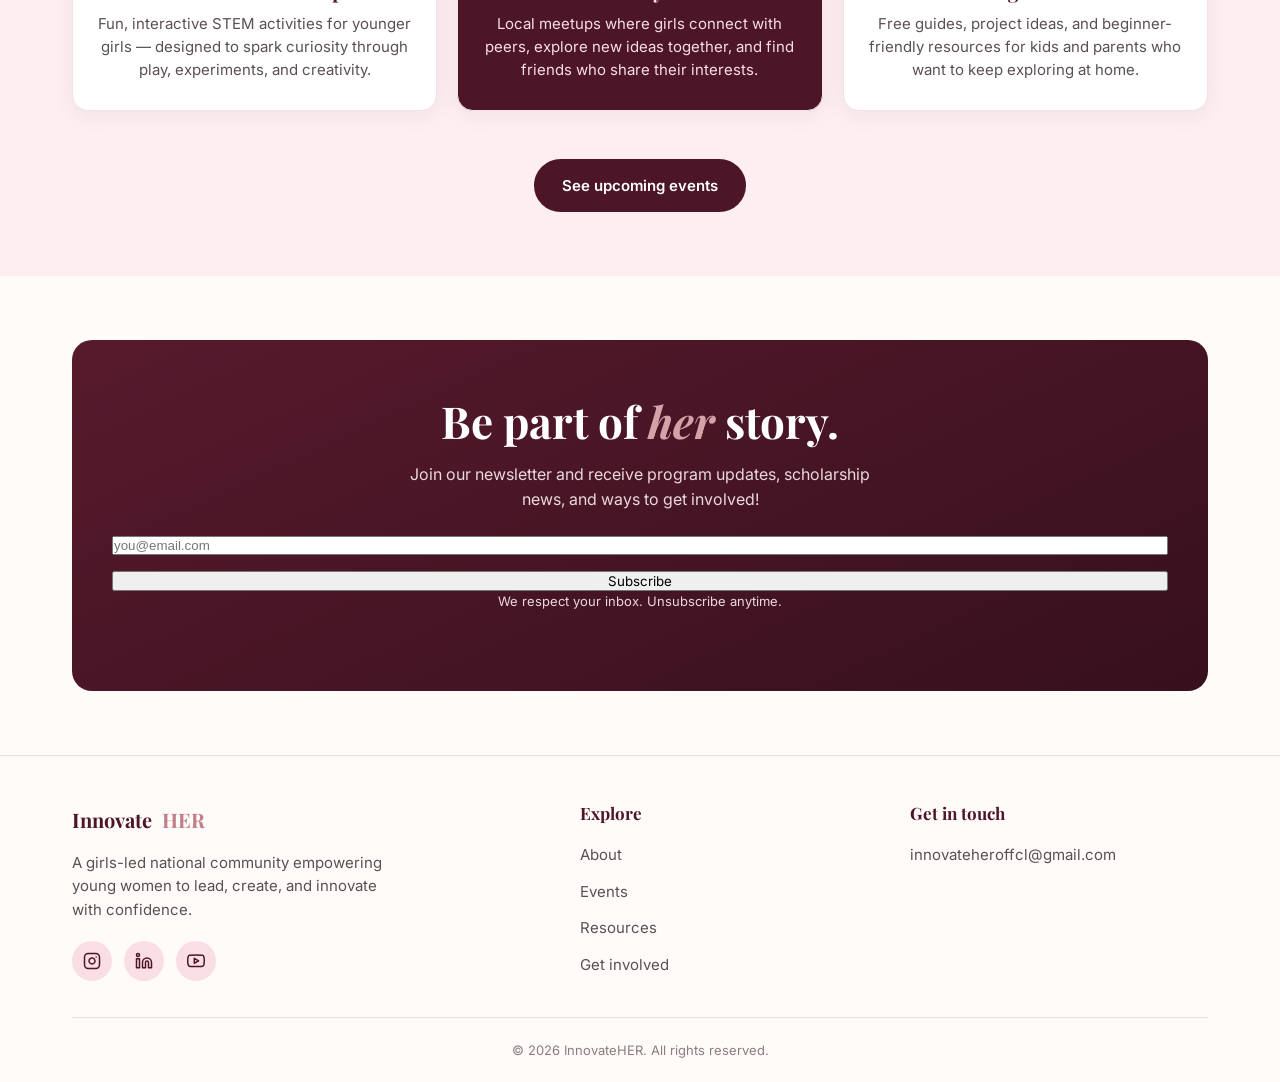
==== commit f27bbf95: "Update index.html" ====
--- a/index.html
+++ b/index.html
@@ -149,7 +149,7 @@
           <h2>Be part of <em>her</em> story.</h2>
           <p>Join our newsletter and receive program updates, scholarship news, and ways to get involved!</p>
 
-          <form class="newsletter-form" data-demo-form action="https://formspree.io/f/mvkpbqrd">
+          <form class="form-grid" data-demo-form action="https://formspree.io/f/mvkpbqrd" method="POST">
             <label class="sr-only" for="newsletter-email">Email address</label>
             <input type="email" id="newsletter-email" name="email" placeholder="you@email.com" required>
             <button type="submit">Subscribe</button>
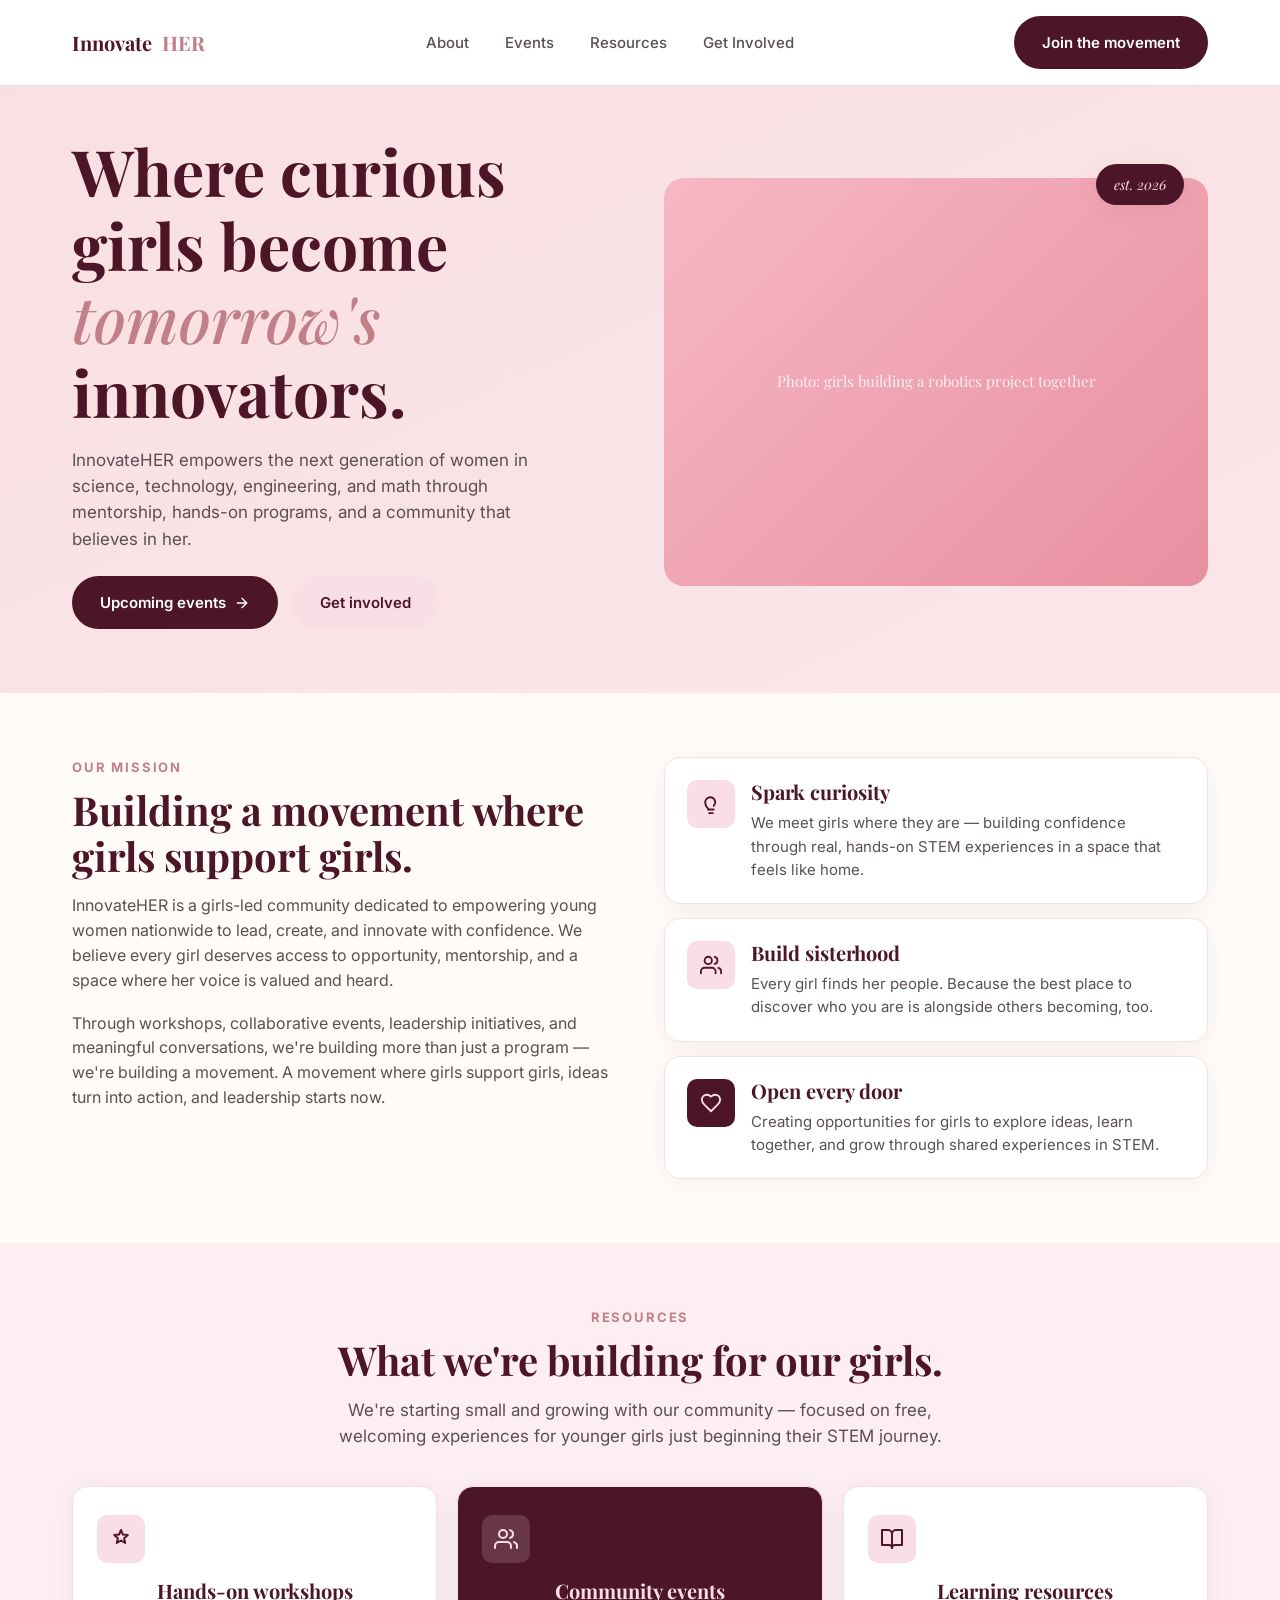
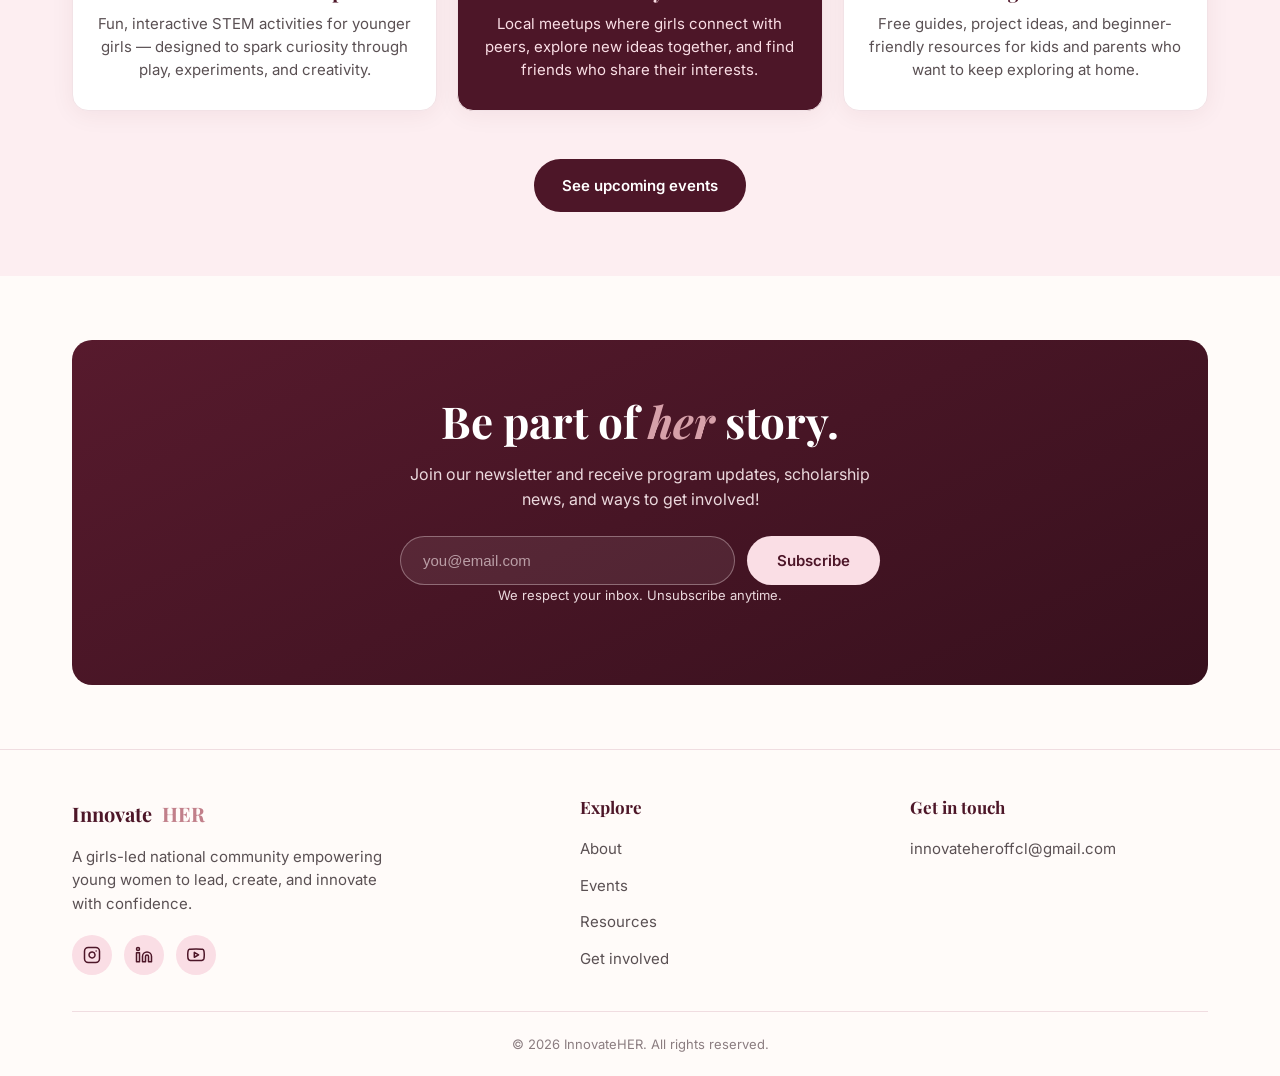
==== commit df4af5e9: "Update index.html" ====
--- a/index.html
+++ b/index.html
@@ -143,13 +143,12 @@
     </section>
 
     <!-- ============ NEWSLETTER CTA ============ -->
-    <section class="section">
+   <section class="section">
       <div class="container">
         <div class="cta-band">
           <h2>Be part of <em>her</em> story.</h2>
           <p>Join our newsletter and receive program updates, scholarship news, and ways to get involved!</p>
-
-          <form class="form-grid" data-demo-form action="https://formspree.io/f/mvkpbqrd" method="POST">
+          <form class="newsletter-form" data-demo-form action="https://formspree.io/f/mvkpbqrd" method="POST">
             <label class="sr-only" for="newsletter-email">Email address</label>
             <input type="email" id="newsletter-email" name="email" placeholder="you@email.com" required>
             <button type="submit">Subscribe</button>
--- a/css/style.css
+++ b/css/style.css
@@ -634,14 +634,20 @@
 .newsletter-form input[type="email"]::placeholder {
   color: rgba(253, 238, 241, 0.6);
 }
-
-.newsletter-form button {
+.newsletter-form button[type="submit"] {
+  flex: 0 0 auto;
+  width: auto;
+  display: inline-block;
   padding: 15px 30px;
-  border-radius: var(--radius-pill);
+  border-radius: 999px;
   border: none;
-  background: var(--blush);
-  color: var(--maroon);
+  background: #fadee5;
+  color: #4d1628;
   font-weight: 600;
+  font-size: 15px;
+  font-family: inherit;
+  line-height: 1;
+  cursor: pointer;
   transition: background 0.15s ease, transform 0.15s ease;
 }
 
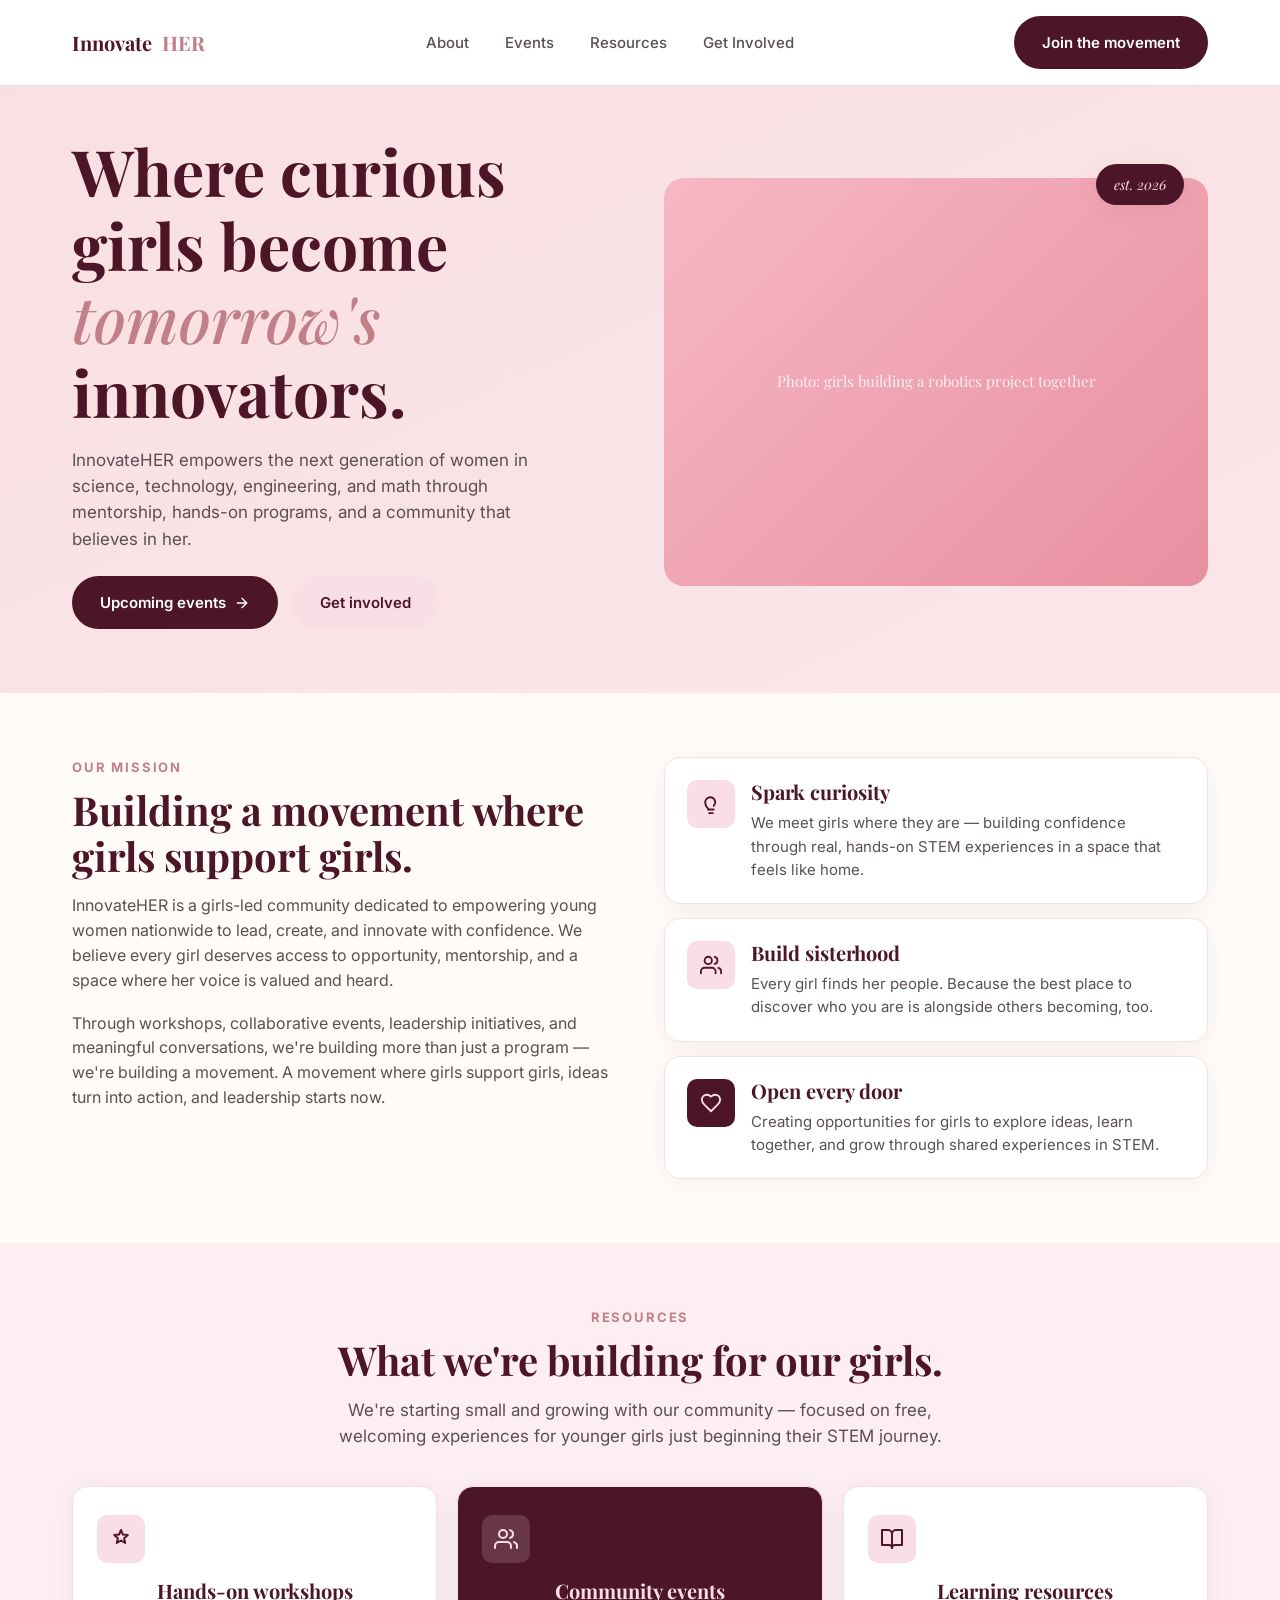
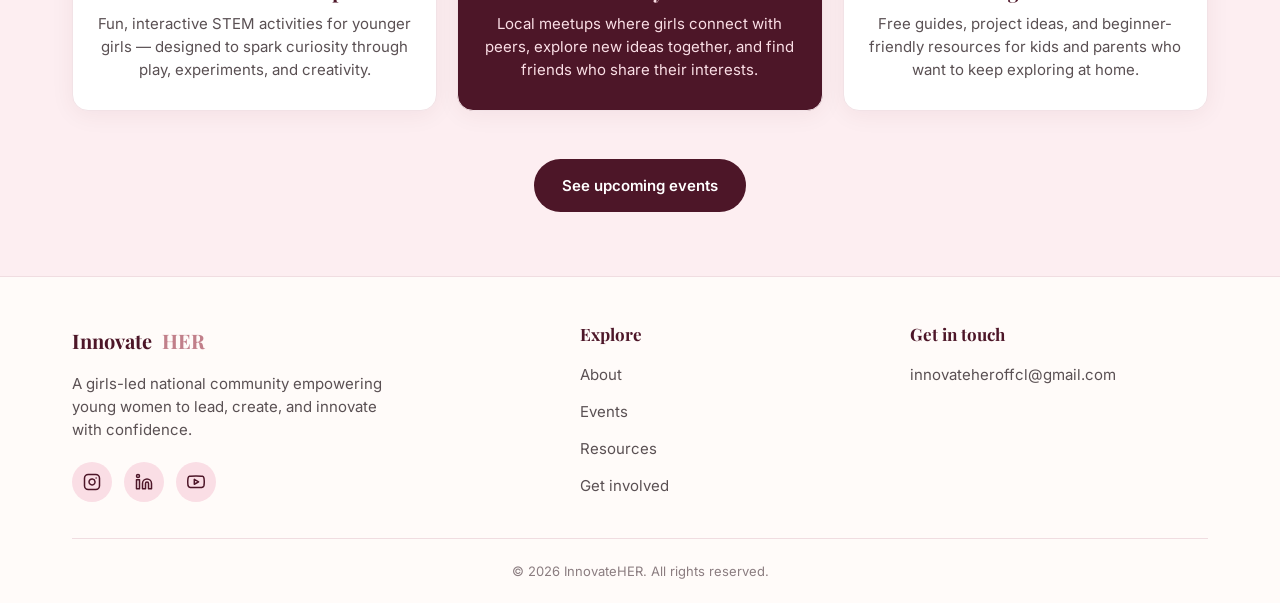
==== commit 4d0bfc03: "Update index.html" ====
--- a/index.html
+++ b/index.html
@@ -141,25 +141,6 @@
         </div>
       </div>
     </section>
-
-    <!-- ============ NEWSLETTER CTA ============ -->
-   <section class="section">
-      <div class="container">
-        <div class="cta-band">
-          <h2>Be part of <em>her</em> story.</h2>
-          <p>Join our newsletter and receive program updates, scholarship news, and ways to get involved!</p>
-          <form class="newsletter-form" data-demo-form action="https://formspree.io/f/mvkpbqrd" method="POST">
-            <label class="sr-only" for="newsletter-email">Email address</label>
-            <input type="email" id="newsletter-email" name="email" placeholder="you@email.com" required>
-            <button type="submit">Subscribe</button>
-          </form>
-          <p class="form-success">You're on the list — welcome to InnovateHER!</p>
-          <p class="newsletter-note">We respect your inbox. Unsubscribe anytime.</p>
-        </div>
-      </div>
-    </section>
-  </main>
-
   <!-- ============ FOOTER ============ -->
   <footer class="site-footer">
     <div class="container">
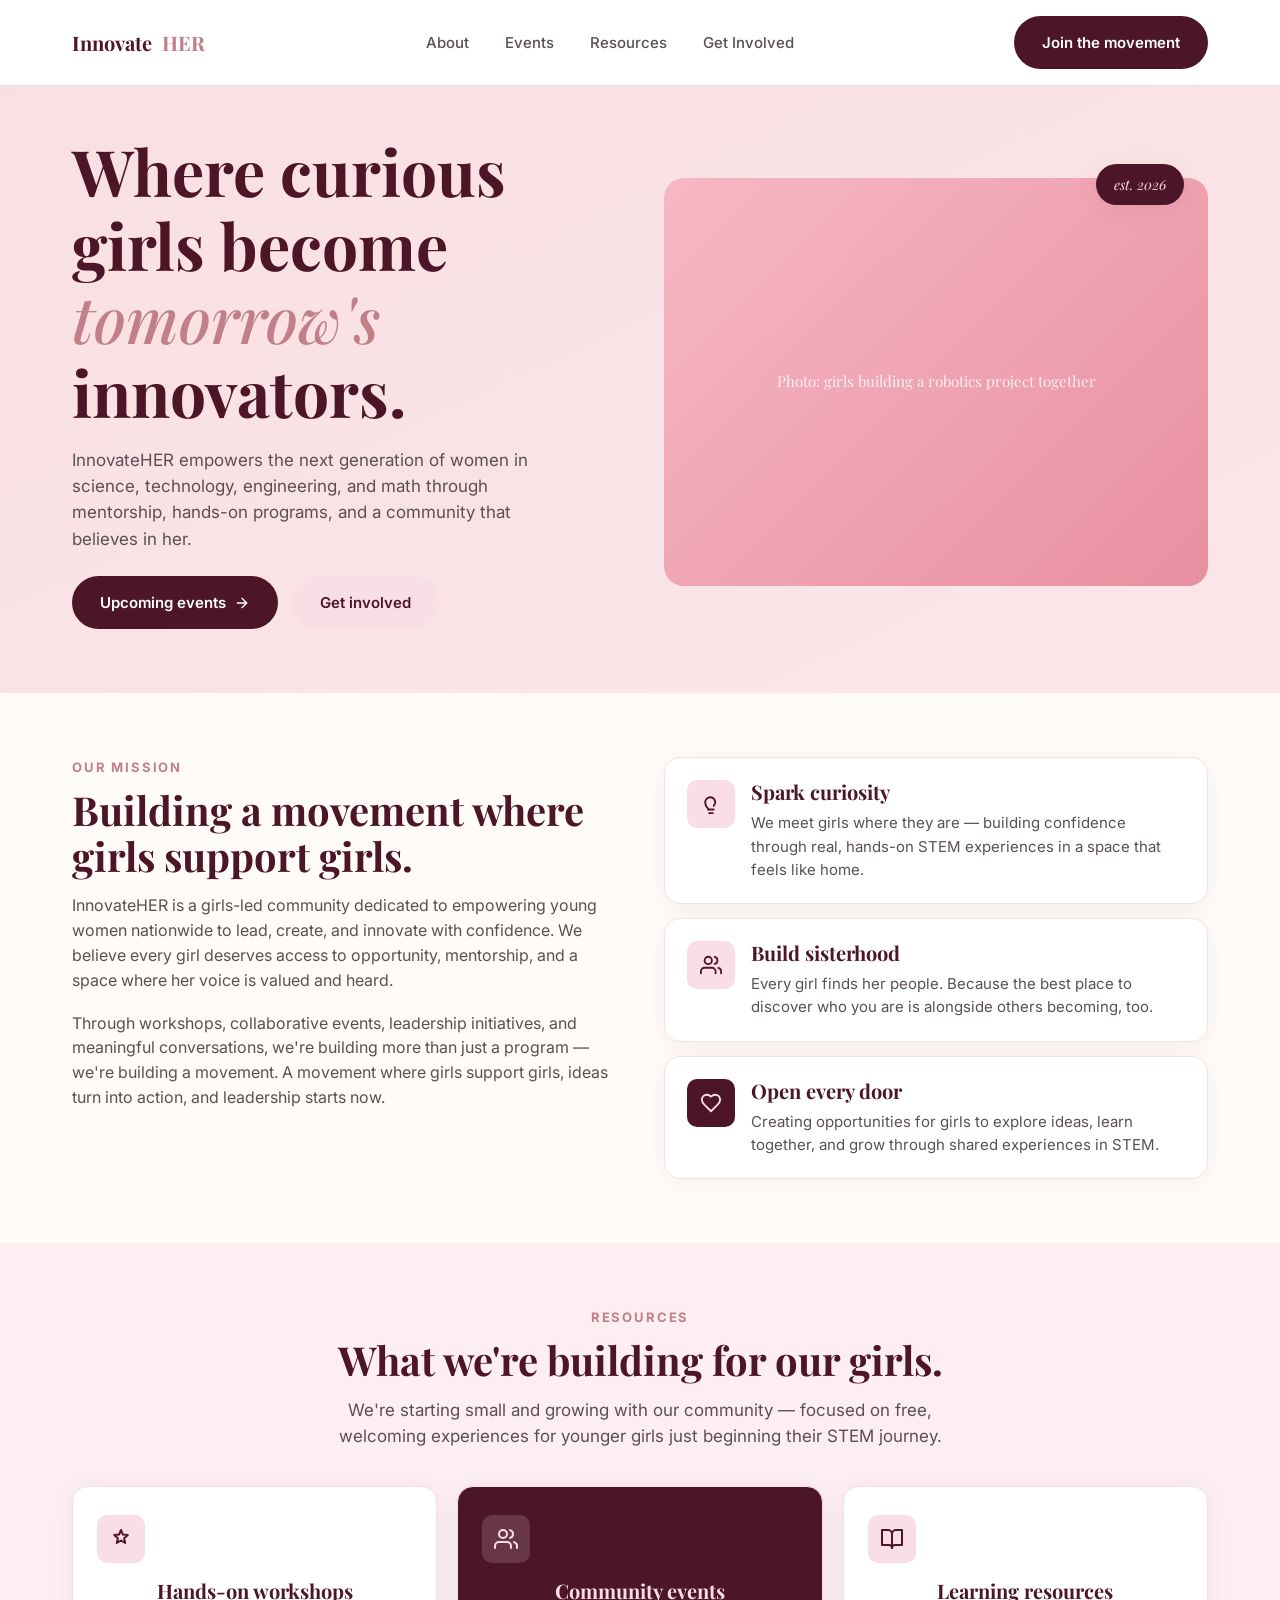
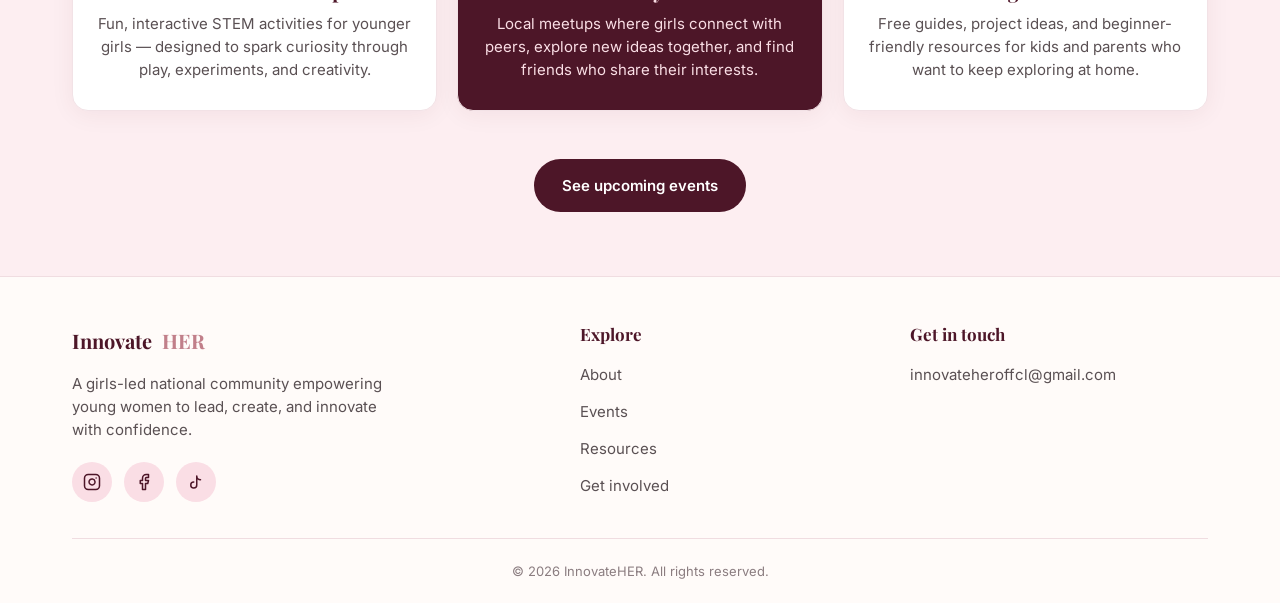
==== commit a769991c: "Update index.html" ====
--- a/index.html
+++ b/index.html
@@ -142,7 +142,7 @@
       </div>
     </section>
   <!-- ============ FOOTER ============ -->
-  <footer class="site-footer">
+ <footer class="site-footer">
     <div class="container">
       <div class="footer-top">
         <div class="footer-brand">
@@ -154,14 +154,16 @@
           </a>
           <p>A girls-led national community empowering young women to lead, create, and innovate with confidence.</p>
           <div class="social-links">
-            <a href="#" aria-label="InnovateHER on Instagram">
+            <a href="https://www.instagram.com/innovateheroffcl/" target="_blank" rel="noopener" aria-label="InnovateHER on Instagram">
               <svg width="18" height="18" viewBox="0 0 24 24" fill="none" stroke="currentColor" stroke-width="2" stroke-linecap="round" stroke-linejoin="round"><rect x="2" y="2" width="20" height="20" rx="5"/><path d="M16 11.37A4 4 0 1 1 12.63 8 4 4 0 0 1 16 11.37z"/><line x1="17.5" y1="6.5" x2="17.51" y2="6.5"/></svg>
             </a>
-            <a href="#" aria-label="InnovateHER on LinkedIn">
-              <svg width="18" height="18" viewBox="0 0 24 24" fill="none" stroke="currentColor" stroke-width="2" stroke-linecap="round" stroke-linejoin="round"><path d="M16 8a6 6 0 0 1 6 6v7h-4v-7a2 2 0 0 0-2-2 2 2 0 0 0-2 2v7h-4v-7a6 6 0 0 1 6-6z"/><rect x="2" y="9" width="4" height="12"/><circle cx="4" cy="4" r="2"/></svg>
+            <!-- TODO: replace # with your Facebook page link -->
+            <a href="#" target="_blank" rel="noopener" aria-label="InnovateHER on Facebook">
+              <svg width="18" height="18" viewBox="0 0 24 24" fill="none" stroke="currentColor" stroke-width="2" stroke-linecap="round" stroke-linejoin="round"><path d="M18 2h-3a5 5 0 0 0-5 5v3H7v4h3v8h4v-8h3l1-4h-4V7a1 1 0 0 1 1-1h3z"/></svg>
             </a>
-            <a href="#" aria-label="InnovateHER on YouTube">
-              <svg width="18" height="18" viewBox="0 0 24 24" fill="none" stroke="currentColor" stroke-width="2" stroke-linecap="round" stroke-linejoin="round"><path d="M22.54 6.42a2.78 2.78 0 0 0-1.94-2C18.88 4 12 4 12 4s-6.88 0-8.6.46a2.78 2.78 0 0 0-1.94 2A29 29 0 0 0 1 11.75a29 29 0 0 0 .46 5.33A2.78 2.78 0 0 0 3.4 19c1.72.46 8.6.46 8.6.46s6.88 0 8.6-.46a2.78 2.78 0 0 0 1.94-2 29 29 0 0 0 .46-5.25 29 29 0 0 0-.46-5.33z"/><polygon points="9.75 15.02 15.5 11.75 9.75 8.48 9.75 15.02"/></svg>
+            <!-- TODO: replace # with your TikTok page link -->
+            <a href="#" target="_blank" rel="noopener" aria-label="InnovateHER on TikTok">
+              <svg width="18" height="18" viewBox="0 0 24 24" fill="none" stroke="currentColor" stroke-width="2" stroke-linecap="round" stroke-linejoin="round"><path d="M9 12a4 4 0 1 0 4 4V4a5 5 0 0 0 5 5"/></svg>
             </a>
           </div>
         </div>
